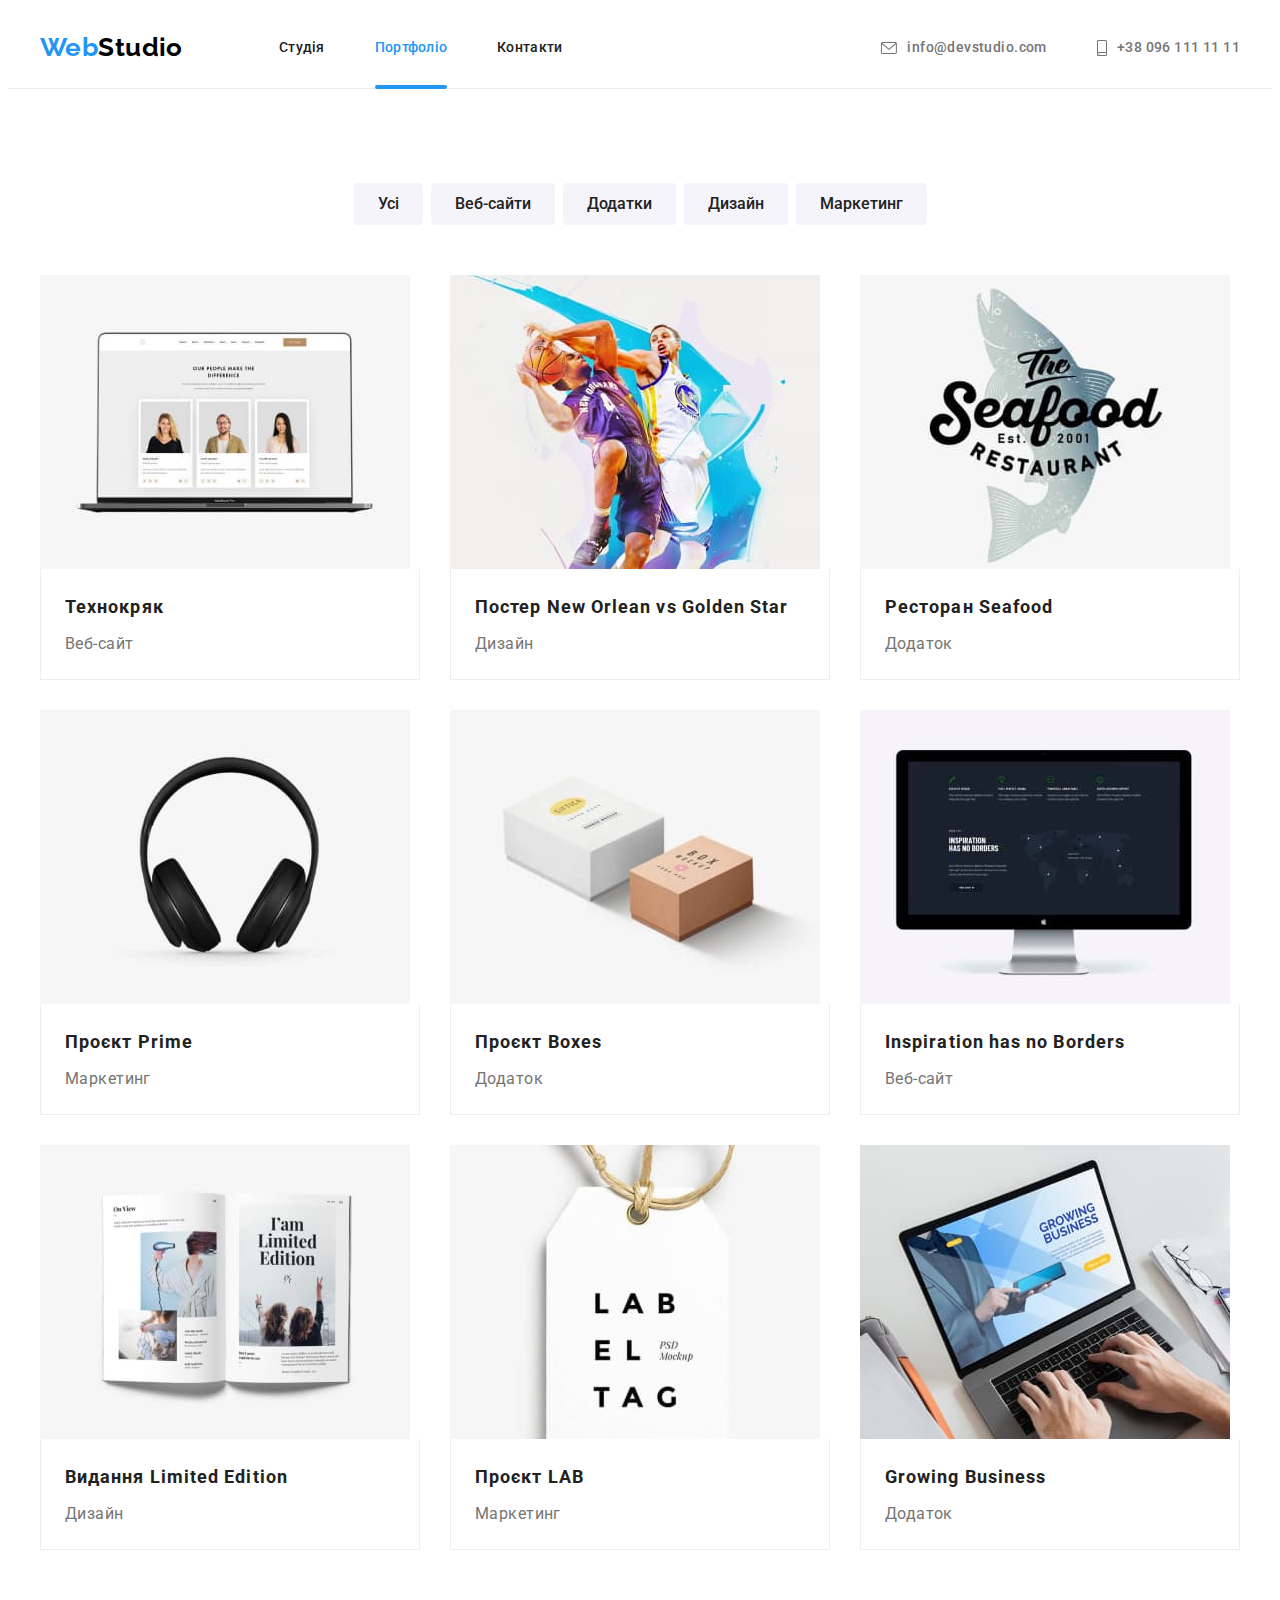
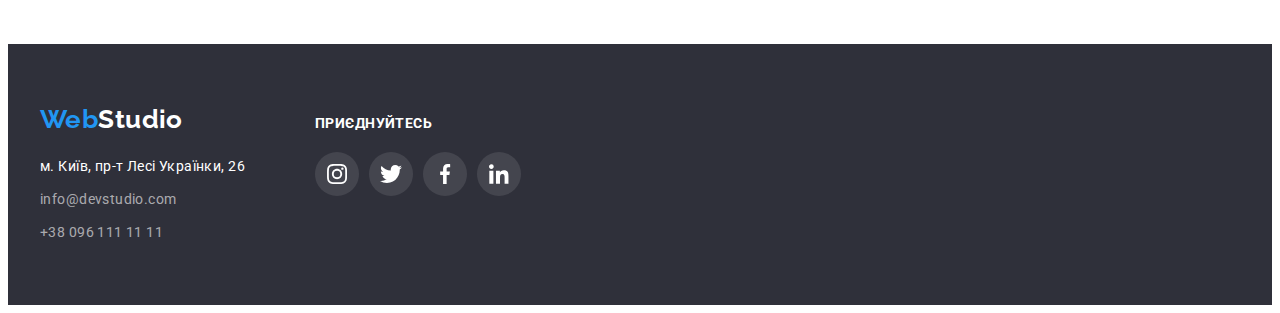
==== portfolio.html @ eb15401b "start" ====
<!DOCTYPE html>
<html lang="uk">
<head>
    <meta charset="UTF-8">
    <meta http-equiv="X-UA-Compatible" content="IE=edge">
    <meta name="viewport" content="width=device-width, initial-scale=1.0">
    <title>Портфоліо</title>
      <link rel="preconnect" href="https://fonts.googleapis.com">
<link rel="preconnect" href="https://fonts.gstatic.com" crossorigin>
<link href="https://fonts.googleapis.com/css2?family=Raleway:wght@700&семья=Oleo+Script:wght@400;700&family=Roboto:wght@400;500;700;900&display=swap" rel="stylesheet">
<link rel="stylesheet" href="https://cdnjs.cloudflare.com/ajax/libs/modern-normalize/1.1.0/modern-normalize.min.css" integrity="sha512-wpPYUAdjBVSE4KJnH1VR1HeZfpl1ub8YT/NKx4PuQ5NmX2tKuGu6U/JRp5y+Y8XG2tV+wKQpNHVUX03MfMFn9Q==" crossorigin="anonymous" referrerpolicy="no-referrer">
<link rel="stylesheet" href="./css/styles.css">
</head>
<body>
    <main>
    <header class="page-header"> 
        <div class="container header-container">
        <nav class="nav">
        <a href="index.html" class="icon-logo"><span class="logo">Web</span><span class="logo-part">Studio</span></a>
        <ul class="nav-list list">
            <li class="nav-item link"><a class="nav-link" href="index.html">Студія</a></li>
            <li class="nav-item link"><a class="nav-link current" href="portfolio.html">Портфоліо</a></li>
            <li class="nav-item link"><a class="nav-link" href="#">Контакти</a></li>
        </ul>
        </nav>
        <ul class="contacts">
            <li><a class="mail" href="mailto:info@devstudio.com">
                <svg class="icon-envelope" width="16" height="12">
                    <use href="./images/icons.svg#icon-envelope"></use>
                </svg>
                info@devstudio.com</a></li>
            <li><a class="tel" href="tel:+380981111111">
                 <svg class="icon-smartphone" width="10" height="16">
                    <use href="./images/icons.svg#icon-smartphone"></use>
                </svg>
                +38 096 111 11 11</a></li>
        </ul>
        </div>
    </header>
         <section class="oll-portfol">
            <div class="container">
                 <h1 class="visually-hidden">Портфоліо</h1>
    <ul class="btn-filter">
        <li class="btn-list"><button class="btn" type="button">Усі</button></li>
        <li class="btn-list"><button class="btn" type="button">Веб-сайти</button></li>
        <li class="btn-list"><button class="btn" type="button">Додатки</button></li>
        <li class="btn-list"><button class="btn" type="button">Дизайн</button></li>
        <li class="btn-list"><button class="btn" type="button">Маркетинг</button></li>
    </ul>
        <ul class="potfol special">
            <li class="portfol-list">
                <a class="portfol-link" href="#">
                    <div class="portfol-over-top">
                <img src="./images/Tehnokryak.jpg"
                 alt="Зображено включений ноутбук" width="370">
                <p class="portfol-over">Ресурс пропонує комплексні пропозиції з різним рівнем функціоналу та сервісів. Все це дозволить відвідувачу отримати вичерпні відомості про компанію чи приватну особу.</p>
                </div>
                 <div class="circle">
                 <h2 class="portfol-title">Технокряк</h2>
                 <p class="portfol-txt">Веб-сайт</p>
                 </div>
                </a>
            </li>
            <li class="portfol-list">
                <a class="portfol-link" href="#">
                <div class="portfol-over-top">    
                <img src="./images/NewOrleanvsGoldenStar.jpg"
                 alt="Зображення дизайну постера для баскетбольгого матчу" width="370">
                <p class="portfol-over">Ресурс пропонує комплексні пропозиції з різним рівнем функціоналу та сервісів. Все це дозволить відвідувачу отримати вичерпні відомості про компанію чи приватну особу.</p>
                  </div>
                  <div class="circle">
                 <h2 class="portfol-title">Постер New Orlean vs Golden Star</h2>
                 <p class="portfol-txt">Дизайн</p>
                </div>
                </a>
            </li>
            <li class="portfol-list">
                <a class="portfol-link" href="#">
                  <div class="portfol-over-top">  
                <img src="./images/Seafood.jpg" 
                alt="Емблемадля додатку рибного ресторану" width="370">
                <p class="portfol-over">Ресурс пропонує комплексні пропозиції з різним рівнем функціоналу та сервісів. Все це дозволить відвідувачу отримати вичерпні відомості про компанію чи приватну особу.</p>
                 </div>
                <div class="circle">
                <h2 class="portfol-title">Ресторан Seafood</h2>
                 <p class="portfol-txt">Додаток</p>
                </div>
                </a>
            </li>
            <li class="portfol-list">
                <a class="portfol-link" href="#">
                    <div class="portfol-over-top">
                <img src="./images/Prime.jpg" 
                alt="Зображення гарнітури" width="370">
                <p class="portfol-over">Ресурс пропонує комплексні пропозиції з різним рівнем функціоналу та сервісів. Все це дозволить відвідувачу отримати вичерпні відомості про компанію чи приватну особу.</p>
                </div>
                <div class="circle"> 
                <h2 class="portfol-title">Проєкт Prime</h2>
                 <p class="portfol-txt">Маркетинг</p>
            </div>
                </a>
            </li>
            <li class="portfol-list">
                <a class="portfol-link" href="#">
<div class="portfol-over-top">
                <img src="./images/Boxes.jpg" 
                alt="Зображення двох коробок різного кольору" width="370">
                <p class="portfol-over">Ресурс пропонує комплексні пропозиції з різним рівнем функціоналу та сервісів. Все це дозволить відвідувачу отримати вичерпні відомості про компанію чи приватну особу.</p>
</div>
                <div class="circle">
                <h2 class="portfol-title">Проєкт Boxes</h2>
                <p class="portfol-txt">Додаток</p>
            </div> 
            </a>
             </li>
            <li class="portfol-list">
                <a class="portfol-link" href="#">
                    <div class="portfol-over-top">
                <img src="./images/InspirationhasnoBorders.jpg" 
                alt="Зображення моноблоку-компютера" width="370">
                <p class="portfol-over">Ресурс пропонує комплексні пропозиції з різним рівнем функціоналу та сервісів. Все це дозволить відвідувачу отримати вичерпні відомості про компанію чи приватну особу.</p>
</div>
                <div class="circle">
                <h2 class="portfol-title">Inspiration has no Borders</h2>
                 <p class="portfol-txt">Веб-сайт</p>
                </div>
                </a>
            </li>
            <li class="portfol-list">
                <a class="portfol-link" href="#">
                    <div class="portfol-over-top">
                <img src="./images/LimitedEdition.jpg" 
                alt="Відкритий журнал про моду з ілюстраціями " width="370">
                <p class="portfol-over">Ресурс пропонує комплексні пропозиції з різним рівнем функціоналу та сервісів. Все це дозволить відвідувачу отримати вичерпні відомості про компанію чи приватну особу.</p>
</div>
                 <div class="circle">
                    <h2 class="portfol-title">Видання Limited Edition</h2>
                 <p class="portfol-txt">Дизайн</p>
                </div>
                </a>
                </li>
            <li class="portfol-list">
                <a class="portfol-link" href="#">
                    <div class="portfol-over-top">
                <img src="./images/LAB.jpg" 
                alt="Зображення декоративної бірки для одягу з написом" width="370">
                <p class="portfol-over">Ресурс пропонує комплексні пропозиції з різним рівнем функціоналу та сервісів. Все це дозволить відвідувачу отримати вичерпні відомості про компанію чи приватну особу.</p>
</div>
                <div class="circle">
                <h2 class="portfol-title">Проєкт LAB</h2>
                 <p class="portfol-txt">Маркетинг</p>
                </div>
                </a>
            </li>
            <li class="portfol-list">
                <a class="portfol-link" href="#">
                    <div class="portfol-over-top">
                <img src="./images/GrowingBusiness.jpg" 
                alt="людина працює за ноутбуком" width="370">
                <p class="portfol-over">Ресурс пропонує комплексні пропозиції з різним рівнем функціоналу та сервісів. Все це дозволить відвідувачу отримати вичерпні відомості про компанію чи приватну особу.</p>
</div>
                <div class="circle"> 
                <h2 class="portfol-title">Growing Business</h2>
                 <p class="portfol-txt">Додаток</p>
                </div>
                </a>
            </li>
        </ul>
        </div>
    </section>
    </main>
     <footer class="contacts-footer">
           
            <div class="container">
                <div class="footer-flex">
            <div class="footer-box">
            <a href="index.html" class="icon-logo-footer"><span class="logo">Web</span><span class="logo-part-footer">Studio</span></a>
            <div class="address">
                    
            <ul class="contacts-list">
                <li class="list-link"><a class="contacts-plane" href="https://goo.gl/maps/SqAzoiXiVLqkwUcr9"
                    target="_blank" rel="noreferrer noopener">м. Київ, пр-т Лесі Українки, 26 </a>
                </li> 
                <li class="list-link"><a class="mail-footer" href="mailto:info@devstudio.com">info@devstudio.com</a></li>
                <li class="list-link"><a class="tel-footer" href="tel:+380981111111">+38 096 111 11 11</a></li>
                </ul>
                </div> 
                </div> 
                <div class="contacts-test">
                <p class="footer-p">Приєднуйтесь</p>
                <ul class="social-list-link-footer">
                        <li class="social-list-item"><a class="social-link-footer" href="https://www.instagram.com/" target="_blank" rel="noreferrer noopener">
                            <svg class="social-list-icon-footer" width="20" height="20">
                                <use href="./images/icons.svg#icon-instagram"></use>
                            </svg>
                        </a></li>
                        <li class="social-list-item"><a class="social-link-footer" href="" target="_blank" rel="noreferrer noopener">
                            <svg class="social-list-icon-footer" width="22" height="40">
                                <use href="./images/icons.svg#icon-twitter"></use>
                            </svg>
                        </a></li>
                        <li class="social-list-item"><a class="social-link-footer" href="" target="_blank" rel="noreferrer noopener">
                            <svg class="social-list-icon-footer" width="20" height="40">
                                <use href="./images/icons.svg#icon-facebook"></use>
                            </svg>                            
                        </a></li>
                        <li class="social-list-item"><a class="social-link-footer" href="" target="_blank" rel="noreferrer noopener">
                            <svg class="social-list-icon-footer"  width="19.68" height="20">
                                <use href="./images/icons.svg#icon-linkedin"></use>
                            </svg>                      
                        </a></li>
                    </ul>
                    </div>
                    </div>
                    </div>
                    
           
          
            
    
         </footer>


    
</body>
</html>
---- css/styles.css ----
/* Palitra */
  :root{
    --hover-color: #2196F3;
    --h-color: #212121;
    --background-header: #FFFFFF;
    --hero-background: #2F303A;
    --p-color: #757575;
    --team-background: #F5F4FA;
    --button-servise: #188ce8;
    --mail-tel: rgba(255, 255, 255, 0.6);
    --timing-function: cubic-bezier(0.4, 0, 0.2, 1);
    --new-timing-function: 250ms;
  }

  p,
  h1,
  h2,
  h3,
  h4,
  h5,
  h6 {
    margin: 0;
  }
  ul,
  ol {
    margin: 0;
    padding-left: 0;
  }
  button {
    cursor: pointer;
  }
  address {
    font-style: normal;
  }
  img {
    display: block;
    max-width: 100%;
    height: auto;
  }
  body {
    font-family:Roboto, sans-serif;
  color: var(--h-color);
  font-size: 14px;
  letter-spacing: 0.03em;
  background-color: var(--background-header);
  }

  .container {
    width: 1200px;
    padding-left: 15px;
    padding-right: 15px;
    margin: 0 auto;
  /* outline: 2px solid red;*/
  }

  /*----початок---*/

  .page-header{
    border-bottom: 1px solid #ECECEC;
  }

  /* Логотип*/
  .logo :hover{
    color :var(--hover-color); 
    
  }

  .logo-part{
      color:#000000;
    
  }

  .logo-part-footer{
    color: var(--background-header);
  
  }
  /* ------------ Два кольори лого--------*/
  .icon-logo{
    color:var(--hover-color);
    text-decoration: none;
  font-family: Raleway, sans-serif; 
  font-weight: 700;
  font-size: 26px;
  line-height: 1.2;
  display: inline-block;
    width: 145px;
  
  }
  /*------ The End-----*/
  /* -----------Головна навігація------ */
  .overlay{
    background-image: linear-gradient(
      to right,
      rgba(47, 48, 58, 0.4),
      rgba(47, 48, 58, 0.4)),
    url("..//images/fon.jpg");
    max-width: 1600px;
    background-size: cover;
  background-repeat: no-repeat;
  margin-left: auto;
  margin-right: auto;
  background-position: center;
  }
  .nav{
    display: flex;
    align-items: center;
  }
  .header-container{
    display: flex;
    align-items: center; 
  }

  .nav-list{
    list-style: none;
    display: flex;
    gap: 50px;
    margin-left: 94px;
   

  }
  .nav-list :hover,
  .nav-list :focus{
    color: var(--hover-color);
 
  } 
  
  .nav-link{
  font-weight: 500;
  line-height: 1.14;
  letter-spacing: 0.02em;
  color: var(--h-color);
  text-decoration: none;
  display: block;
  padding-bottom: 32px;
  padding-top: 32px;
  position: relative;
transition: color var(--new-timing-function) var(--timing-function);
  }
  .current{
    color: var(--hover-color);
  }

  /*------варіант 1 підкреслення -----*/
  
  .current::after{
    content: "";
    display: block;
    width: 100%;
    height: 4px; ;
    border-radius: 2px;
    background-color: var(--hover-color);
    position: absolute;
    left: 0;
    bottom: -1px;
    opacity: 0;

  }
  
 .current::after{
  opacity: 1;
}

  /*-----The End-----*/
  /*------Текст контактів в хедері------*/

  .contacts{
    list-style: none;
  font-weight: 500;
  display: flex;
  margin-left: auto;
  gap: 50px;
  }


  .mail{
    color: var(--p-color);
    text-decoration: none;
    font-style: normal;
    line-height: 1.14;
  
    padding-top: 32px;
    padding-bottom: 32px;
    display: flex;
    align-items: center;
    transition: color var(--new-timing-function) var(--timing-function);
  }
  .icon-envelope{
    fill: currentColor;
    margin-right: 10px;
  }
    
  
  .tel{
  color: var(--p-color);
    text-decoration: none;
    font-style: normal;
    line-height: 1.14;
    align-items: center;
    padding-top: 32px;
    padding-bottom: 32px;
    display: flex;
    transition: color var(--new-timing-function) var(--timing-function);

  }
  .icon-smartphone{
    fill: currentColor;
    margin-right:10px ;
   
  }
  .contacts :hover,
  .contacts :focus{
    color: var(--hover-color);
    
  }

  /*---------Hero-----*/
  .hero-section{
  padding-top:200px;
  padding-bottom: 200px;
  text-align: center;
  background-color: #C4C4C4;
  }


  .hero-title{
  font-style: normal;
  font-weight: 900;
  font-size: 44px;
  line-height: 1.36;
  letter-spacing: 0.06em;
  text-transform: uppercase;
  color: var(--background-header);
  width: 696px;
  box-sizing: border-box;
  margin: 0 auto;
  margin-bottom: 30px;



  }
  .button{
    font-family: inherit;
  font-weight: 700;
  font-size: 16px;
  line-height: 1.87;
  letter-spacing: 0.06em;
  background-color: var(--hover-color);
  color: var(--background-header);
    cursor: pointer;
    padding: 10px 32px;
    border-color: transparent;
  box-shadow: 0px 4px 4px rgba(0, 0, 0, 0.15);
  border-radius: 4px;
 transition: color var(--new-timing-function) var(--timing-function),
     background-color var(--new-timing-function) var(--timing-function);
  }
  .button:hover,
  .button:focus{
    background-color: var(--button-servise);
   
    

  }
  /*-----The End Hero----*/

  .visually-hidden {
    position: absolute;
      white-space: nowrap;
      width: 1px;
      height: 1px;
      overflow: hidden;
      border: 0;
      padding: 0;
      clip: rect(0, 0, 0, 0);
      clip-path: inset(50%);
      margin: -1px;
  }

  .features{
  padding: 94px 0;
  }

  .features-list{
    list-style: none;  
  }

  .specialty-list{
    width: calc((100% - 90px) / 4);
      margin-right: 30px;
      
    }
  /*------ Особливост -----*/
  .specialty-list::before{
    content:"" ;
    height: 120px;
  display: block;
  
  background-size: contain;
  background-repeat: no-repeat;
  background-position:center ;
  background-color: #F5F4FA;
  border-radius: 4px;
  /*outline: 2px solid red;*/

  }
  .icon-antenna::before{
  background-image: url(../images/antenna.svg); 
  background-size: 70px 70px;
  }
  .icon-clock::before{
  background-image: url(../images/clock.svg);
  background-size: 70px 70px;
  }
  .icon-diagram::before{
    background-image: url(../images/diagram.svg);
    background-size: 70px 70px ;
  }

  .icon-astronaut::before{
  background-image: url(../images/astronaut.svg);
  background-size: 70px 70px;
  }

  .features-list :last-child{
    margin: 0;
  }

  .specialty{
    font-style: normal;
      font-size: 14px;
  font-weight: 700;
  line-height: 1.14;
  text-transform: uppercase;
  color: var(--h-color);
  margin-top: 30px;
  margin-bottom: 10px;
  }

  /*-------- Чим ми займаємося ----*/
  .work{
    padding-bottom: 94px;
  }
  .specialty-text {
  line-height: 1.7;
  color: var(--p-color);
  margin-top: 10px;
  }
  .work-list{
    list-style: none;
    display: flex;
    justify-content: space-around;
  gap: 30px;

  }
  .work-pick-tumb{
    position: relative;
    display: flex;

  }
  .work-pick-txt{
    position: absolute;
    background: rgba(47, 48, 58, 0.8);
width: 370px;
    display: flex;
font-weight: 700;
font-size: 14px;
line-height: 1.14;
text-align: center;
letter-spacing: 0.03em;
text-transform: uppercase;
justify-content: space-around;
padding-top: 24px;

padding-bottom: 24px;

color: #FFFFFF;
bottom: 0;
    

  }
  .work-title{
  font-weight: 700;
  font-size: 36px;
  line-height: 1.16;
  text-align: center;
  color: var(--h-color);
  margin-bottom: 50px;

  }
  .team {
    background-color: var(--team-background);
    padding-top: 94px;
    padding-bottom: 94px;
  }
  .team-members{
  background-color: var(--background-header);
  text-align: center;
  box-shadow: 0px 1px 3px rgba(0, 0, 0, 0.12), 0px 1px 1px rgba(0, 0, 0, 0.14), 0px 2px 1px rgba(0, 0, 0, 0.2);
  border-radius: 0px 0px 4px 4px;
  }
  .team-title {
    font-weight: 700;
  font-size: 36px;
  line-height: 1.16;
  text-align: center;
  color: var(--h-color);
  white-space: nowrap;
  margin-bottom: 50px;

  }
  .social-list-link{
    list-style: none;
    display: flex;
    justify-content: center;
    gap: 10px;
    

  }
  .social-list-item{
    width: 44px;
    height: 44px;
      border-radius: 50%;
    
  }

  .social-link{
    width: 100%;
    height: 100%;
    background: #ffffff;
  border-radius: 50%;
    display: flex;
    align-items: center;
    justify-content: center;
    color:#AFB1B8 ;
     transition: color var(--new-timing-function) var(--timing-function),
     background-color var(--new-timing-function) var(--timing-function);
  }
  .social-list-icon{
    fill: currentColor;
  }

  .social-link:hover,
  .social-link:focus{
    background-color: #2196F3;
    color: #FFFFFF;
    
  }


  .team-list {
    list-style: none;
    line-height: 1.18;
        justify-content: space-around;
        gap: 30px;
  }
  .team-name{
  font-weight: 500;
  font-size: 16px;
  text-align: center;
  color: var(--h-color);
  margin-bottom: 10px;

  }

  .team-position{
  font-size: 16px;
  text-align: center;
  color: var(--p-color);
  margin-bottom: 16px;
  }
  .retreat{
    padding-top: 30px;
    padding-bottom: 30px;
  }

  /*------Footer----*/

  .contacts-footer{
    background-color: var(--hero-background);
    padding-top: 60px;
    padding-bottom: 60px;
  }
  .contacts-list{
      list-style: none;
      display: flex;
      flex-wrap: wrap;
      flex-direction:column ;
                
  }

  .contacts-list :last-child{
    margin-bottom: 0;
  }
  .list-link{
    margin-bottom: 9px;
    
  }

  .contacts-list :hover,
  .contacts-list :focus{
    color: var(--hover-color);
   
  }


  .contacts-plane{
  text-decoration: none;
  font-style: normal;
  line-height: 1.71;
  color: var(--background-header);
  display: block;
  transition: color var(--new-timing-function) var(--timing-function);
    
  }
  .mail-footer,
  .tel-footer{
    color: var(--mail-tel);
    text-decoration: none;
    font-style: normal;
    line-height: 1.71;
    box-sizing: border-box;
    transition: color var(--new-timing-function) var(--timing-function);
     
  }

  /*------btn-filter Портфоліо---*/

  .btn{
    font-family: inherit;
  font-weight: 500;
  font-size: 16px;
  line-height: 1.62;
  background-color: var(--team-background);
  border-color: transparent;
  cursor: pointer;
  color: var(--h-color);
  border-radius: 4px;
  padding-top: 6px;
  padding-bottom: 6px;
  padding-left: 22px;
  padding-right: 22px;
    transition: color var(--new-timing-function) var(--timing-function),
    background-color var(--new-timing-function) var(--timing-function),
    box-shadow var(--new-timing-function) var(--timing-function);
  
  }

  .btn:hover,
  .btn:focus{
    color: var(--background-header);
  background: var(--hover-color);
  box-shadow: 0px 3px 1px rgba(0, 0, 0, 0.1), 0px 1px 2px rgba(0, 0, 0, 0.08), 0px 2px 2px rgba(0, 0, 0, 0.12);
 
  }
  .btn-filter{
    display: flex;
    gap: 8px;
    justify-content: center;


  }

  .btn-list{
    list-style: none;
    letter-spacing: 0.03em;
  }
  .special{
    display: flex;
  }

  /*---The end Filtr--*/
  .oll-portfol{
    padding-top: 94px;
    padding-bottom: 94px;
  }
  .portfol-list{
  flex-basis: calc((100% - 60px) / 3);
  }
.portfol-list :hover .portfol-over{
transform: translateY(0);

}
  .portfol-over-top{
    position: relative; 
    overflow: hidden;
    
  }

  .portfol-over{
font-weight: 400;
font-size: 18px;
line-height: 1.55;
color: #FFFFFF;
background: rgba(33, 150, 243, 0.9);
position: absolute;
top: 0;
padding-top: 63px;
padding-right: 24px;
padding-left: 24px;
padding-bottom: 63px;
height: 100%;
transform: translateY(100%);
transition: transform var(--new-timing-function) var(--timing-function);
overflow: auto;
}

  .potfol{
    list-style: none;
    flex-wrap: wrap;
  gap: 30px; 
  margin-top: 50px;
  }

  .portfol-link{
    display: block;
    text-decoration: none;
    transition: box-shadow var(--new-timing-function) var(--timing-function);
  
  }

  .portfol-link:hover,
  .portfol-link:focus{
  box-shadow: 0px 1px 1px rgba(0, 0, 0, 0.12),
  0px 4px 4px
  rgba(0, 0, 0, 0.06),
  1px 4px 6px rgba(0, 0, 0, 0.16);
  transition: transform var(--new-timing-function) var(--timing-function);

  }

  .portfol-title{
  font-weight: 700;
  font-size: 18px;
  line-height: 2;
  letter-spacing: 0.06em;
  color: var(--h-color);

  }
  .portfol-txt{
  font-size: 16px;
  line-height: 1.87;
  color: var(--p-color);
  margin-top: 4px;
  }

  .circle{
    
    border-left: 1px solid #EEEEEE;
    border-right: 1px solid #EEEEEE;
    border-bottom: 1px solid #EEEEEE;
    padding: 20px 24px;
  }

  /*----Позиціювання-----*/

  .client{
    padding-top: 94px;
    padding-bottom: 94px;
  }
  .client-title{
  font-size: 36px;
  line-height: 1.16;
  text-align: center;
  letter-spacing: 0.03em;
  color: var(--h-color);
  margin-bottom: 50px;
  }

  .client-item{
    list-style: none;
    display: flex;
    gap: 30px;
  }
  .client-list{
    width: calc((100% - 150px) / 6);
    height: 92px;
  }
  .client-link{
    display: block;
    width: 100%;
    height: 100%;
    display: flex;
    align-items: center;
    justify-content: center;
    border: 1px solid #AFB1B8;
  border-radius: 4px;
  color: #AFB1B8;
  transition: color var(--new-timing-function) var(--timing-function),
  border-color var(--new-timing-function) var(--timing-function);
  }
  .client-lis-icon{
    fill:currentColor;
  
  }
  .client-link:hover,
  .client-link:focus{
    border-color: #2196F3;
    color: #2196F3;
  }

  .social-list-link-footer{
    list-style: none;
    display: flex;
    gap: 10px;
  
  }
  .footer-box{
    display: flex;
  flex-wrap: wrap;
 flex-direction: column; 
  }
   .contacts-test{
    display: flex;
     flex-wrap: wrap;
 flex-direction: column; 
 margin-left: 70px;
 
  }
   .footer-flex{
    display: flex;
    align-items: baseline;
  }
  
  
  .footer-p{
    display: block;
    text-transform: uppercase;
  font-style: normal;
  font-weight: 700;
  font-size: 14px;
  line-height: 1.14;
  letter-spacing: 0.03em;
  color: #FFFFFF;
  margin-bottom: 20px;

  }
  .icon-logo-footer{
    color:var(--hover-color);
    text-decoration: none;
  font-family: Raleway, sans-serif; 
  font-weight: 700;
  font-size: 26px;
  line-height: 1.2;
  display:block;
    width: 145px;
    margin-bottom: 20px;
  
  }



  .social-link-footer{
    width: 100%;
    height: 100%;
    background-color:  rgba(255, 255, 255, 0.1);
  border-radius: 50%;
    display: flex;
    align-items: center;
    justify-content: center;
    transition: background-color var(--new-timing-function) var(--timing-function);
    
    
  }

  .social-list-icon-footer{
    fill:#FFFFFF;
  }
  .social-list-link-footer{
 transition: background-color var(--new-timing-function) var(--timing-function);
}
.social-link-footer:hover{
  background-color: #2196F3;
}

  .backdrop{
  width: 100%;
  height: 100%;
  background-color:rgba(0, 0, 0, 0.2);
  position: fixed;
  top: 0;
transition: opacity var(--new-timing-function) var(--timing-function), visibility var(--new-timing-function) var(--timing-function);
  }

  .modal {
  width: 528px;
  min-height: 581px;
  background-color: #ffffff;
  box-shadow: 0px 1px 3px rgba(0, 0, 0, 0.12),
 0px 1px 1px rgba(0, 0, 0, 0.14),
  0px 2px 1px rgba(0, 0, 0, 0.2);
border-radius: 4px;
  position: absolute;
  top: 50%;
  left: 50%;
  transform: translate(-50%, -50%) scale(1);
  transition: transform var(--new-timing-function) var(--timing-function);
   transform-origin: top left;
}

.backdrop.is-hidden .modal {
  transform: translate(-50%, -50%) scale(0);
 
}


.modal-close{
  width: 30px;
  height: 30px;
  background-color: transparent;
  border: 1px solid rgba(0, 0, 0, 0.1);
  border-radius: 50%;
  color: #000000;
  position: absolute;
  top: 8px;
  right: 8px;
  align-items: center;
  display: flex;
  justify-content: center;
  cursor: pointer;
  transition: color var(--new-timing-function) var(--timing-function),
   background-color var(--new-timing-function) var(--timing-function);
}
.modal-close-icon{
  fill: currentColor;
  transition: color var(--new-timing-function) var(--timing-function);
}


.backdrop.is-hidden {
  opacity: 0;
  visibility: hidden;
  pointer-events: none;
}

  .modal-close:hover,
  .modal-close:focus{
color: var(--hover-color);
  }
.modal-title{
font-weight: 700;
font-size: 20px;
line-height: 1.15;
text-align: center;
}
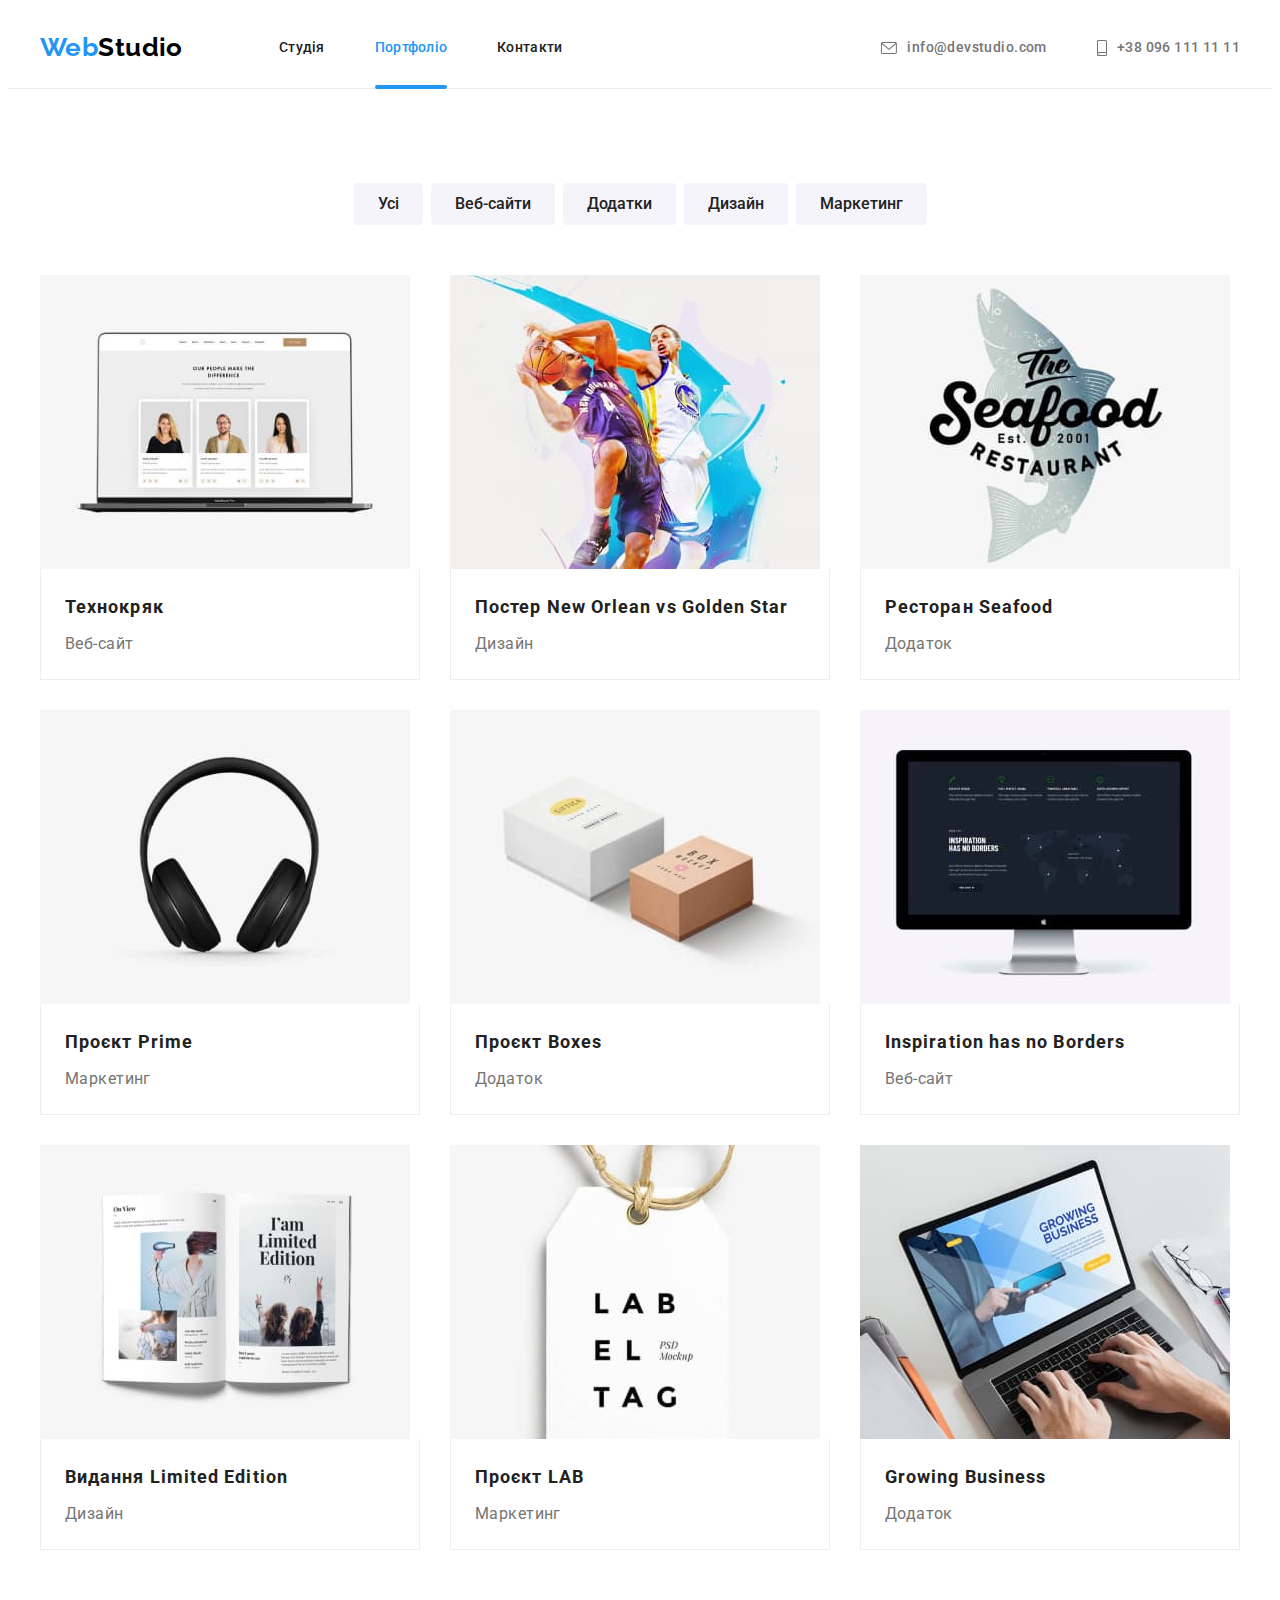
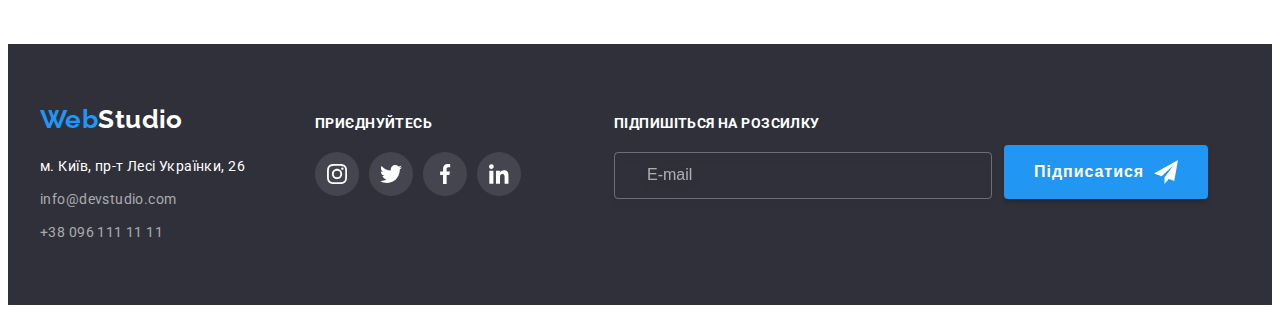
==== commit fb5f5af7: "good morning" ====
--- a/portfolio.html
+++ b/portfolio.html
@@ -211,16 +211,26 @@
                         </a></li>
                     </ul>
                     </div>
-                    </div>
-                    </div>
-                    
-           
-          
-            
-    
-         </footer>
-
-
-    
+                     <div class="sign-flex">
+                    <div class="container-input">
+                     <h2 class="footer-input">Підпишіться на розсилку</h2>
+                    <input type="email" 
+                    name="sign-up"
+                    class="sign-email"
+                    placeholder="E-mail"
+                    required>
+                    </div>
+                   
+ <button type="submit" class="sign-btn">
+                        Підписатися
+        <svg class="plain" width="24" height="24">
+            <use href="./images/icons.svg#icon-icon-send"></use>
+        </svg>
+                </button>
+                   </div>
+                   
+                    </div>
+                    </div>
+         </footer>   
 </body>
 </html>
--- a/css/styles.css
+++ b/css/styles.css
@@ -590,7 +590,7 @@
 font-weight: 400;
 font-size: 18px;
 line-height: 1.55;
-color: #FFFFFF;
+color: var(--background-header);
 background: rgba(33, 150, 243, 0.9);
 position: absolute;
 top: 0;
@@ -661,7 +661,6 @@
   font-size: 36px;
   line-height: 1.16;
   text-align: center;
-  letter-spacing: 0.03em;
   color: var(--h-color);
   margin-bottom: 50px;
   }
@@ -730,7 +729,7 @@
   font-size: 14px;
   line-height: 1.14;
   letter-spacing: 0.03em;
-  color: #FFFFFF;
+  color: var(--background-header);
   margin-bottom: 20px;
 
   }
@@ -763,7 +762,7 @@
   }
 
   .social-list-icon-footer{
-    fill:#FFFFFF;
+    fill: var(--background-header);
   }
   .social-list-link-footer{
  transition: background-color var(--new-timing-function) var(--timing-function);
@@ -784,11 +783,12 @@
   .modal {
   width: 528px;
   min-height: 581px;
-  background-color: #ffffff;
+  background-color: var(--background-header);
   box-shadow: 0px 1px 3px rgba(0, 0, 0, 0.12),
  0px 1px 1px rgba(0, 0, 0, 0.14),
   0px 2px 1px rgba(0, 0, 0, 0.2);
 border-radius: 4px;
+padding: 40px;
   position: absolute;
   top: 50%;
   left: 50%;
@@ -841,9 +841,279 @@
 font-size: 20px;
 line-height: 1.15;
 text-align: center;
-}
-    
-    
-
-
-
+margin-bottom: 12px;
+}
+
+.form-feedback{
+  display: flex;
+  flex-direction: column;
+
+}
+.input-name{
+border-radius: 4px;
+ margin-bottom: 10px;
+}
+.input-wrap{
+  position: relative;
+  margin-bottom: 10px;
+}
+.client-name{
+  margin-bottom: 4px;
+font-size: 12px;
+line-height: 1.16;
+letter-spacing: 0.01em;
+color: var(--p-color); 
+}
+
+.client-name-txt{
+border: 1px solid rgba(33, 33, 33, 0.2);
+border-radius: 4px;
+width: 100%;
+height: 40px;
+padding-left: 42px;
+transition: border-color var(--new-timing-function) var(--timing-function);
+outline: transparent;
+}
+.client-name-txt:hover,
+.client-name-txt:focus{
+  border-color: var(--hover-color);
+}
+
+
+.icon-person{
+position: absolute;
+left: 15px;
+top: 50%;
+transform: translateY(-50%);
+} 
+.client-name-txt:focus +.icon-person,
+.client-name-txt:hover +.icon-person{
+  fill: var(--hover-color);
+}
+
+.phone-number{
+  margin-bottom: 4px;
+font-size: 12px;
+line-height: 1.16;
+letter-spacing: 0.01em;
+color: var(--p-color); 
+}
+.user-tel{
+border: 1px solid rgba(33, 33, 33, 0.2);
+ border-radius: 4px;
+
+ width: 100%;
+height: 40px;
+padding-left: 42px;
+transition: border-color var(--new-timing-function) var(--timing-function);
+outline: transparent;
+}
+.user-tel:hover,
+.user-tel:focus{
+  border-color: var(--hover-color);
+}
+.user-tel:focus +.icon-person,
+.user-tel:hover +.icon-person{
+  fill: var(--hover-color);
+}
+.user-email{
+  margin-bottom: 4px;
+font-size: 12px;
+line-height: 1.16;
+letter-spacing: 0.01em;
+color: var(--p-color);
+ 
+}
+.user-post{
+border: 1px solid rgba(33, 33, 33, 0.2);
+border-radius: 4px;
+width: 100%;
+height: 40px;
+padding-left: 42px;
+transition: border-color var(--new-timing-function) var(--timing-function);
+outline: transparent;
+}
+.user-post:hover,
+.user-post:focus{
+ border-color: var(--hover-color); 
+}
+.user-post:focus +.icon-person,
+.user-post:hover +.icon-person{
+  fill: var(--hover-color);
+}
+.checkbox{
+line-height: 1.71;
+color: var(--p-color);
+} 
+.check{
+  display: flex;
+  align-items: center;
+  fill: transparent;
+  padding-left: 12px;
+  gap: 8px;
+  margin-bottom: 30px;
+}
+
+.check span{
+  border-radius: 2px;
+  border: 2px solid var(--h-color);
+  width: 16px;
+  height: 15px;
+  display: flex;
+  justify-content: center;
+  align-items: center;
+  fill: transparent;
+
+}
+
+.check-inp:checked + .check span{
+  fill: var(--background-header);
+  background-color: var(--hover-color);
+  border: transparent;
+}
+.check-inp:hover + .check span,
+.check-inp:focus + .check span{
+  background-color: var(--hover-color);
+  border: transparent;
+}
+
+.link-input{
+font-style: normal;
+font-weight: 400;
+font-size: 14px;
+line-height: 1.71px;
+color: var(--p-color);
+transition: color var(--new-timing-function) var(--timing-function);
+
+}
+.link-input:hover{
+  color: var(--hover-color);
+}
+.feedback{
+  margin-bottom: 4px;
+}
+.feedback-txt{
+  resize: none;
+  border: 1px solid rgba(33, 33, 33, 0.2);
+border-radius: 4px;
+padding: 12px 16px;
+margin-bottom: 20px;
+width: 100%;
+height: 120px;
+transition: border-color var(--new-timing-function) var(--timing-function);
+outline: transparent;
+}
+.feedback-txt:hover,
+.feedback-txt:focus{
+ border-color: var(--hover-color); 
+}
+.feedback-txt::placeholder{
+font-size: 12px;
+line-height: 1.16;
+letter-spacing: 0.01em;
+color: rgba(117, 117, 117, 0.5);
+
+}
+ .submit{
+width: 200px;
+ padding:10px 52px ;
+  background-color: var(--hover-color);
+  box-shadow: 0px 4px 4px rgba(0, 0, 0, 0.15);
+border-radius: 4px;
+display: flex;
+justify-content: center;
+text-align: center;
+letter-spacing: 0.06em;
+margin: 0 auto;
+border: transparent;
+
+color: var(--background-header);
+transition: background var(--new-timing-function) var(--timing-function);
+ }
+ .submit:hover{
+  background: var(--button-servise);
+ }   
+
+ .footer-input{
+font-style: normal;
+font-weight: 700;
+font-size: 14px;
+line-height: 1.14;
+text-transform: uppercase;
+color: var(--background-header);
+margin-bottom: 20px;
+ }
+
+ .sign-email{
+  width: 358px;
+display: flex;
+padding-top: 15px;
+padding-bottom: 15px;
+padding-left: 16px;
+
+border: 1px solid rgba(255, 255, 255, 0.3);
+filter: drop-shadow(0px 4px 4px rgba(0, 0, 0, 0.15));
+border-radius: 4px;
+background-color: transparent;
+color: var(--background-header);
+ }
+.sign-email::placeholder{
+font-weight: 400;
+font-size: 16px;
+line-height: 1.25;
+align-items: center;
+color: rgba(255, 255, 255, 0.6);
+padding-top: 15px;
+padding-bottom: 15px;
+padding-left: 16px;
+
+}
+.container-input{
+  display: flex;
+  flex-direction: column;
+  align-items: baseline;
+  margin-left: 93px;
+  margin-right: 12px;
+
+}
+.sign-btn{
+font-weight: 700;
+font-size: 16px;
+line-height: 1.87;
+align-items: center;
+text-align: center;
+letter-spacing: 0.06em;
+color: var(--background-header);
+background-color: var(--hover-color);
+border-radius: 4px;
+display: flex;
+border-color: transparent;
+box-shadow: 0px 4px 4px rgba(0, 0, 0, 0.15);
+padding-left: 28px;
+cursor: pointer;
+padding-top: 10px;
+padding-bottom: 10px;
+padding-left: 28px;
+padding-right:28px ;
+transition:  color var(--new-timing-function) var(--timing-function),
+background-color var(--new-timing-function) var(--timing-function);
+
+}
+.sign-btn:hover,
+.sign-btn:focus{
+color: var(--hover-color);
+background-color: var(--background-header);  
+}
+
+.plain{
+  fill: var(--background-header);
+  margin-left: 10px;
+}
+.sign-btn:hover .plain,
+.sign-btn:focus .plain{
+fill: currentColor ;
+}
+.sign-flex{
+  display: flex;
+  align-items: flex-end;
+}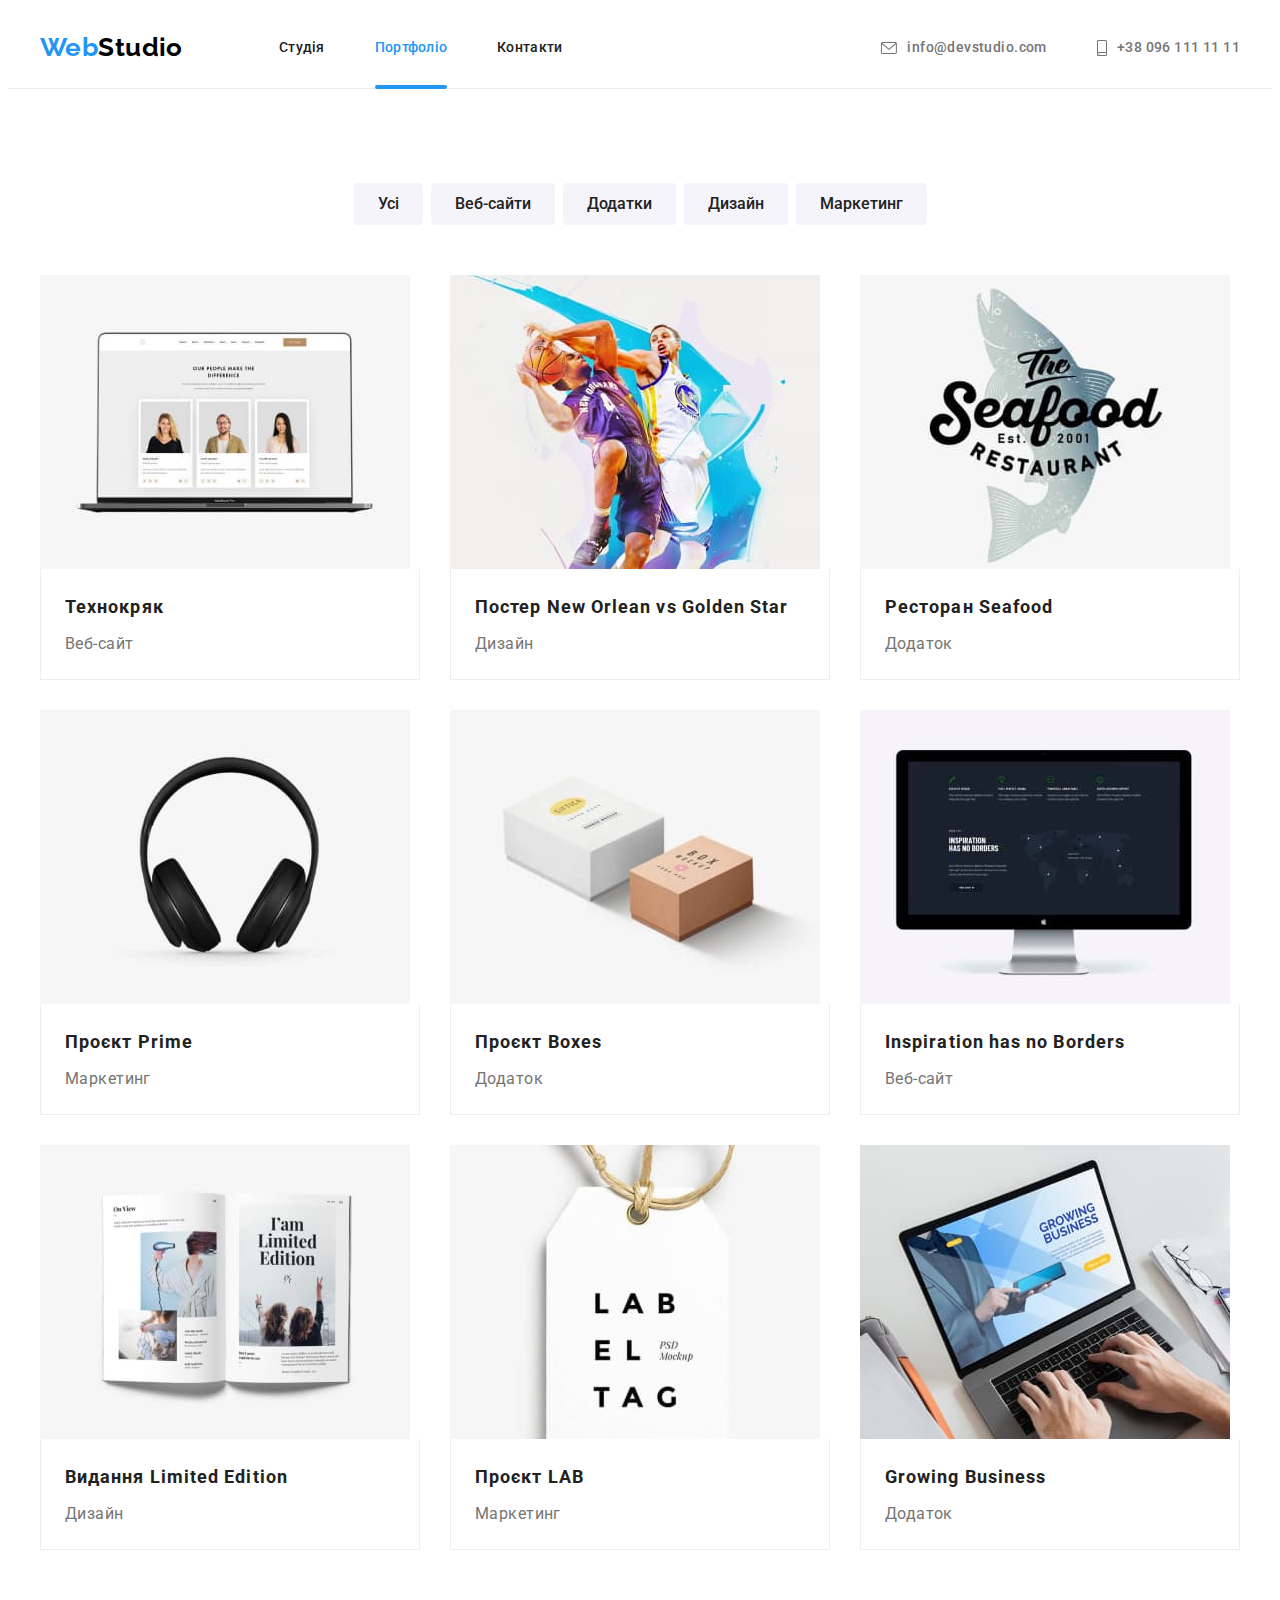
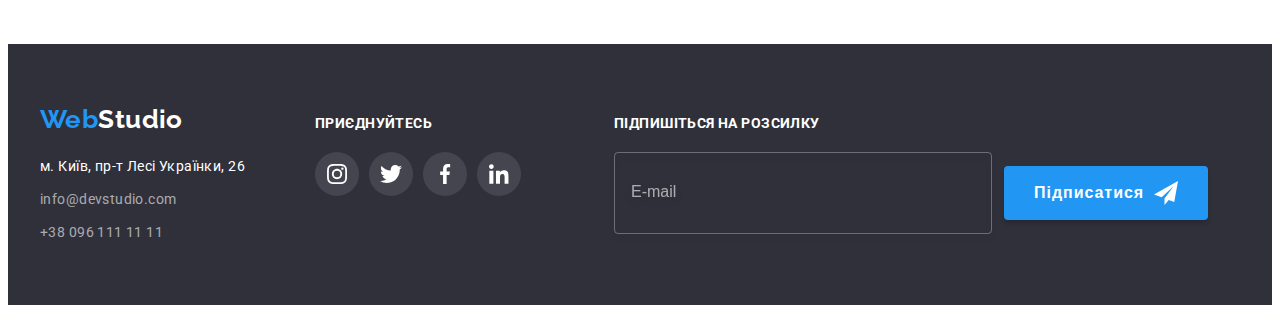
==== commit 9c18123e: "yes!" ====
--- a/portfolio.html
+++ b/portfolio.html
@@ -211,23 +211,23 @@
                         </a></li>
                     </ul>
                     </div>
-                     <div class="sign-flex">
-                    <div class="container-input">
-                     <h2 class="footer-input">Підпишіться на розсилку</h2>
-                    <input type="email" 
+                   <div class="container-input">
+  <h2 class="footer-input">Підпишіться на розсилку</h2>
+                    <form class="sign-flex">
+ <input type="email" 
                     name="sign-up"
                     class="sign-email"
                     placeholder="E-mail"
                     required>
-                    </div>
-                   
- <button type="submit" class="sign-btn">
+                    <button type="submit" class="sign-btn">
                         Підписатися
         <svg class="plain" width="24" height="24">
             <use href="./images/icons.svg#icon-icon-send"></use>
         </svg>
                 </button>
-                   </div>
+                    </form>
+                   
+                    </div>
                    
                     </div>
                     </div>
--- a/css/styles.css
+++ b/css/styles.css
@@ -822,7 +822,7 @@
 }
 .modal-close-icon{
   fill: currentColor;
-  transition: color var(--new-timing-function) var(--timing-function);
+  
 }
 
 
@@ -852,8 +852,11 @@
 .input-name{
 border-radius: 4px;
  margin-bottom: 10px;
+ display: block;
+
 }
 .input-wrap{
+  
   position: relative;
   margin-bottom: 10px;
 }
@@ -862,7 +865,8 @@
 font-size: 12px;
 line-height: 1.16;
 letter-spacing: 0.01em;
-color: var(--p-color); 
+color: var(--p-color);
+display: block; 
 }
 
 .client-name-txt{
@@ -892,11 +896,12 @@
 }
 
 .phone-number{
-  margin-bottom: 4px;
+ padding-bottom: 4px;
 font-size: 12px;
 line-height: 1.16;
 letter-spacing: 0.01em;
 color: var(--p-color); 
+display: block;
 }
 .user-tel{
 border: 1px solid rgba(33, 33, 33, 0.2);
@@ -922,6 +927,7 @@
 line-height: 1.16;
 letter-spacing: 0.01em;
 color: var(--p-color);
+display: block;
  
 }
 .user-post{
@@ -941,18 +947,19 @@
 .user-post:hover +.icon-person{
   fill: var(--hover-color);
 }
+.deal-check{
+  display: flex;
+   align-items: center;
+  fill: transparent;
+  padding-left: 12px;
+  justify-content: center;
+  margin-bottom: 30px;
+  position: relative;
+}
 .checkbox{
 line-height: 1.71;
 color: var(--p-color);
 } 
-.check{
-  display: flex;
-  align-items: center;
-  fill: transparent;
-  padding-left: 12px;
-  gap: 8px;
-  margin-bottom: 30px;
-}
 
 .check span{
   border-radius: 2px;
@@ -963,6 +970,10 @@
   justify-content: center;
   align-items: center;
   fill: transparent;
+  position: absolute;
+  top: 50%;
+  transform: translateY(-50%);
+  left: 9px;
 
 }
 
@@ -971,10 +982,17 @@
   background-color: var(--hover-color);
   border: transparent;
 }
+
+.check-inp:not(:checked) + .check span{
+  background-color: var(--team-background);
+}
+
+
 .check-inp:hover + .check span,
 .check-inp:focus + .check span{
-  background-color: var(--hover-color);
-  border: transparent;
+ box-shadow: 0px 1px 3px rgba(0, 0, 0, 0.3), 0px 1px 1px rgba(0, 0, 0, 0.3), 0px 2px 1px rgba(0, 0, 0, 0.3);
+ border-color: var(--hover-color);
+ 
 }
 
 .link-input{
@@ -982,22 +1000,28 @@
 font-weight: 400;
 font-size: 14px;
 line-height: 1.71px;
-color: var(--p-color);
+color: var(--hover-color);
 transition: color var(--new-timing-function) var(--timing-function);
 
 }
 .link-input:hover{
-  color: var(--hover-color);
+  box-shadow: 0px 1px 1px rgba(0, 0, 0, 0.12), 0px 4px 4px rgba(0, 0, 0, 0.06), 1px 4px 6px rgba(0, 0, 0, 0.16);;
+text-decoration: none;
+}
+
+.input-feedback{
+margin-bottom: 20px;
 }
 .feedback{
   margin-bottom: 4px;
+  display: block;
 }
 .feedback-txt{
   resize: none;
   border: 1px solid rgba(33, 33, 33, 0.2);
 border-radius: 4px;
 padding: 12px 16px;
-margin-bottom: 20px;
+
 width: 100%;
 height: 120px;
 transition: border-color var(--new-timing-function) var(--timing-function);
@@ -1015,7 +1039,7 @@
 
 }
  .submit{
-width: 200px;
+line-height: 1.87;
  padding:10px 52px ;
   background-color: var(--hover-color);
   box-shadow: 0px 4px 4px rgba(0, 0, 0, 0.15);
@@ -1050,7 +1074,7 @@
 padding-top: 15px;
 padding-bottom: 15px;
 padding-left: 16px;
-
+height: 50px;
 border: 1px solid rgba(255, 255, 255, 0.3);
 filter: drop-shadow(0px 4px 4px rgba(0, 0, 0, 0.15));
 border-radius: 4px;
@@ -1063,9 +1087,6 @@
 line-height: 1.25;
 align-items: center;
 color: rgba(255, 255, 255, 0.6);
-padding-top: 15px;
-padding-bottom: 15px;
-padding-left: 16px;
 
 }
 .container-input{
@@ -1115,5 +1136,6 @@
 }
 .sign-flex{
   display: flex;
-  align-items: flex-end;
+  align-items: center;
+  gap: 12px;
 }